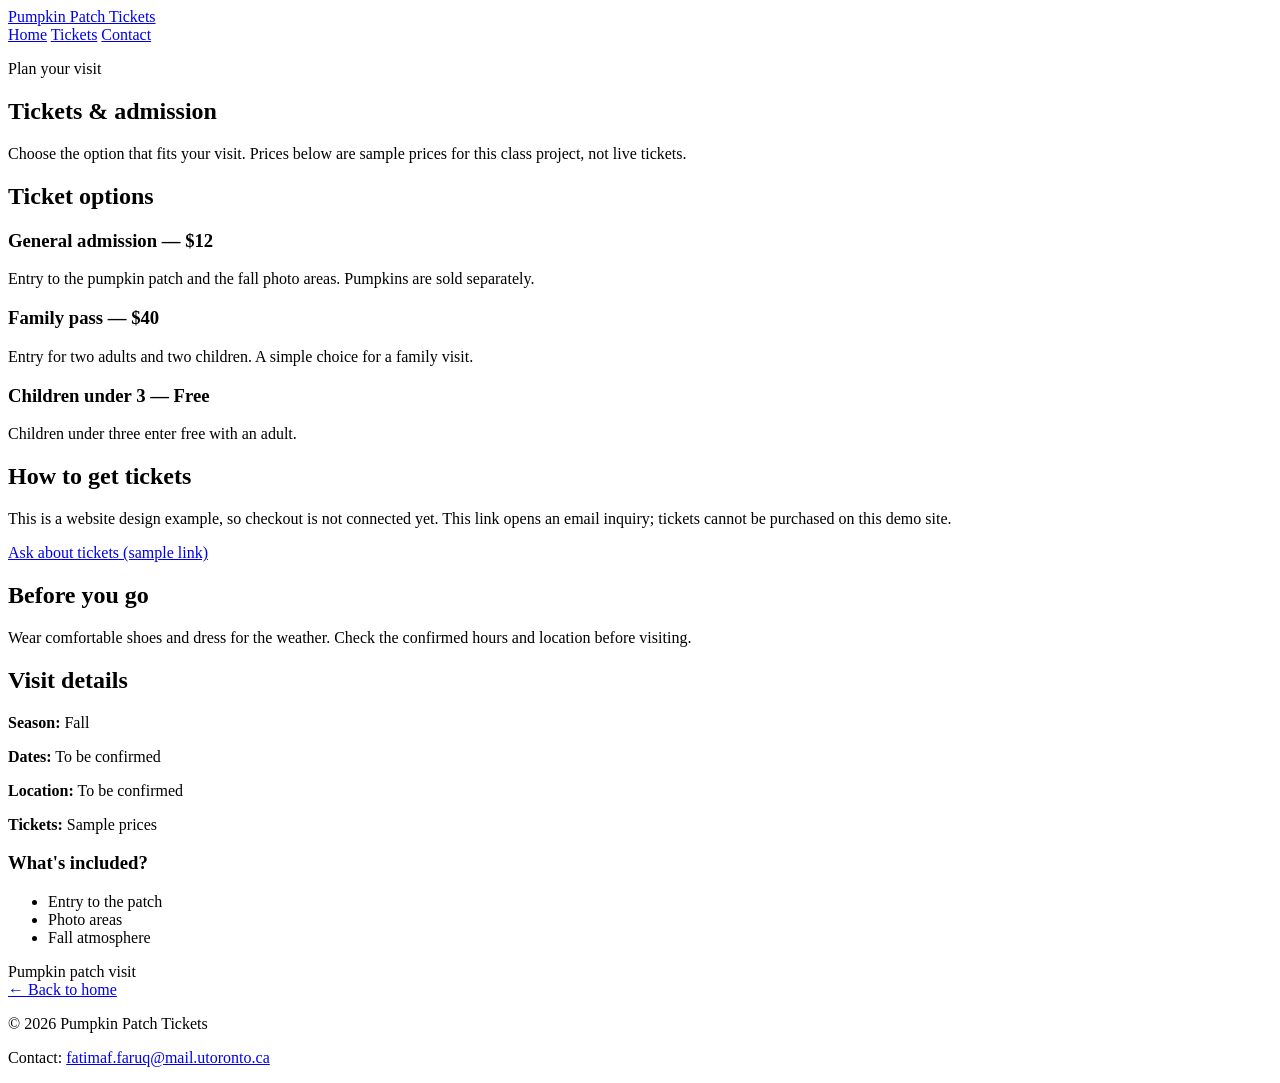
==== detail.html @ a3bba529 "Add files via upload" ====
<!DOCTYPE html>
<html lang="en">
<head>
  <meta charset="UTF-8">
  <meta name="viewport" content="width=device-width, initial-scale=1.0">
  <title>Tickets | Pumpkin Patch Tickets</title>
  <link rel="stylesheet" href="css/style.css">
</head>
<body>
<header class="site-header">
  <a class="brand" href="index.html">Pumpkin Patch Tickets</a>
  <nav>
    <a href="index.html">Home</a>
    <a href="detail.html">Tickets</a>
    <a href="#contact">Contact</a>
  </nav>
</header>
<main class="detail-layout">
  <section class="detail-hero">
    <p class="small-label">Plan your visit</p>
    <h1>Tickets &amp; admission</h1>
    <p>Choose the option that fits your visit. Prices below are sample prices for this class project, not live tickets.</p>
  </section>
  <section class="content-grid">
    <article class="detail-article">
      <h2>Ticket options</h2>
      <div class="ticket-option">
        <h3>General admission — $12</h3>
        <p>Entry to the pumpkin patch and the fall photo areas. Pumpkins are sold separately.</p>
      </div>
      <div class="ticket-option">
        <h3>Family pass — $40</h3>
        <p>Entry for two adults and two children. A simple choice for a family visit.</p>
      </div>
      <div class="ticket-option">
        <h3>Children under 3 — Free</h3>
        <p>Children under three enter free with an adult.</p>
      </div>
      <h2>How to get tickets</h2>
      <p>This is a website design example, so checkout is not connected yet. This link opens an email inquiry; tickets cannot be purchased on this demo site.</p>
      <a class="button" href="mailto:fatimaf.faruq@mail.utoronto.ca?subject=Pumpkin%20Patch%20Ticket%20Inquiry">Ask about tickets (sample link)</a>
      <h2>Before you go</h2>
      <p>Wear comfortable shoes and dress for the weather. Check the confirmed hours and location before visiting.</p>
    </article>
    <aside class="meta-panel">
      <h2>Visit details</h2>
      <p><strong>Season:</strong> Fall</p>
      <p><strong>Dates:</strong> To be confirmed</p>
      <p><strong>Location:</strong> To be confirmed</p>
      <p><strong>Tickets:</strong> Sample prices</p>
      <h3>What's included?</h3>
      <ul>
        <li>Entry to the patch</li>
        <li>Photo areas</li>
        <li>Fall atmosphere</li>
      </ul>
      <div class="project-image">Pumpkin patch visit</div>
      <a href="index.html">← Back to home</a>
    </aside>
  </section>
</main>
<footer class="site-footer" id="contact">
  <p>© 2026 Pumpkin Patch Tickets</p>
  <p>Contact: <a href="mailto:fatimaf.faruq@mail.utoronto.ca">fatimaf.faruq@mail.utoronto.ca</a></p>
</footer>
</body>
</html>
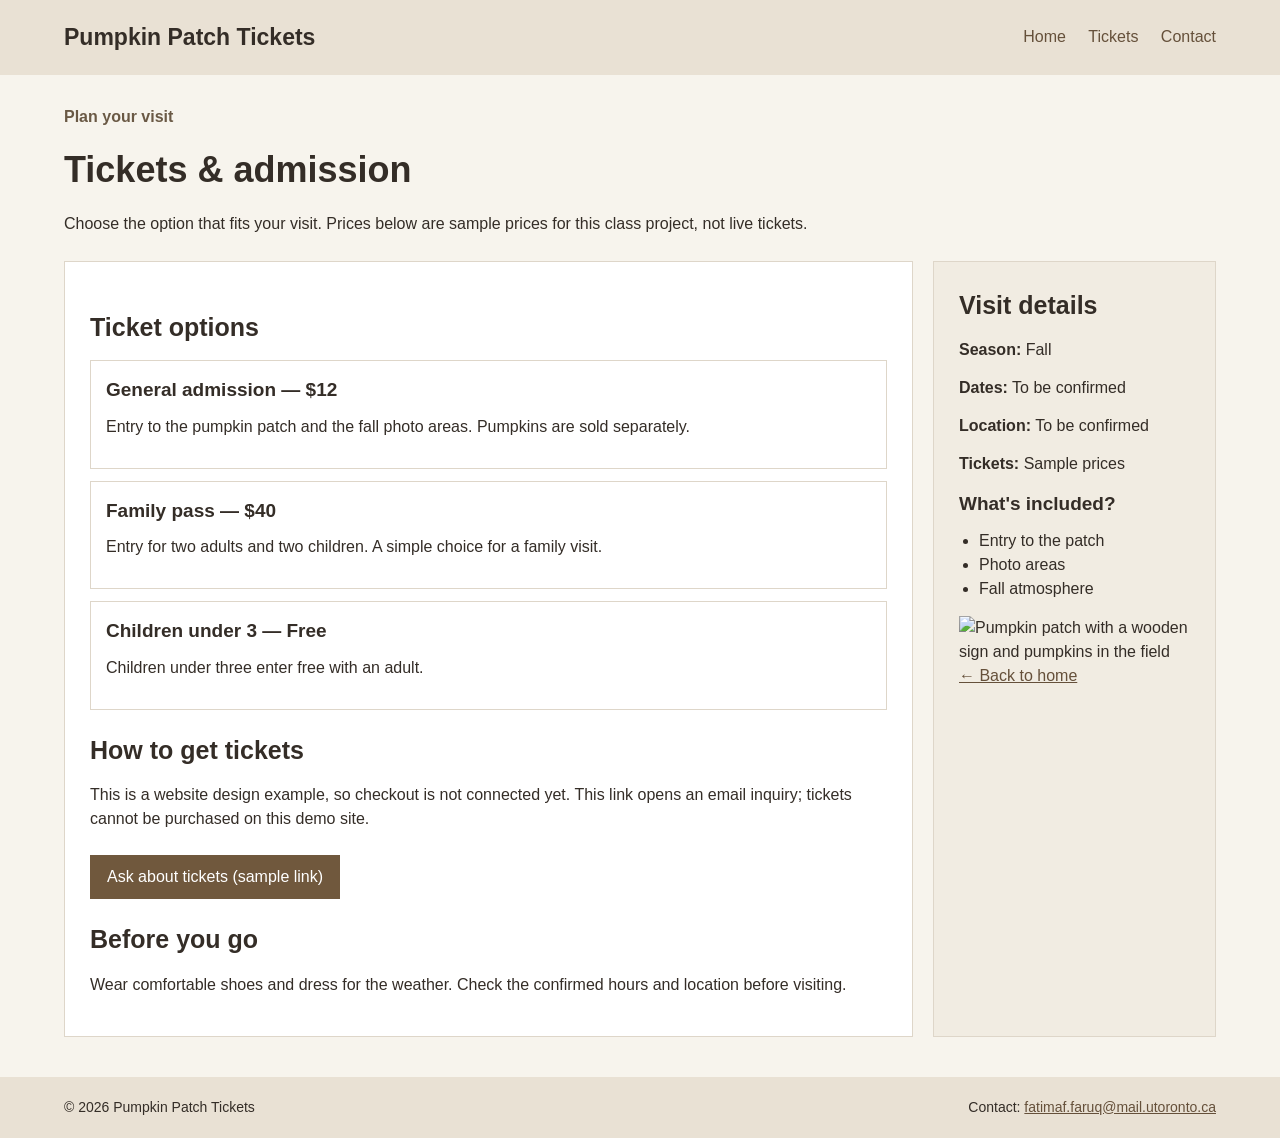
==== commit 61d79cf3: "Add files via upload" ====
--- a/detail.html
+++ b/detail.html
@@ -54,7 +54,7 @@
         <li>Photo areas</li>
         <li>Fall atmosphere</li>
       </ul>
-      <div class="project-image">Pumpkin patch visit</div>
+      <img class="detail-photo" src="assets/images/pumpkin-sign.png" alt="Pumpkin patch with a wooden sign and pumpkins in the field">
       <a href="index.html">← Back to home</a>
     </aside>
   </section>
--- a/css/style.css
+++ b/css/style.css
@@ -0,0 +1,45 @@
+/* Pumpkin Patch Tickets - Project 1 */
+* { margin: 0; padding: 0; box-sizing: border-box; }
+body { font-family: Arial, sans-serif; color: #342d27; background: #f7f4ed; line-height: 1.5; }
+a { color: #65503a; }
+.site-header, .site-footer { display: flex; justify-content: space-between; align-items: center; padding: 20px 5%; gap: 20px; background: #e9e1d4; }
+.brand { font-size: 23px; font-weight: bold; text-decoration: none; color: #342d27; }
+.site-header nav a { margin-left: 18px; text-decoration: none; }
+.site-header nav a:hover { text-decoration: underline; }
+main { width: 90%; max-width: 1200px; margin: 30px auto; }
+h1 { font-size: 36px; margin-bottom: 15px; }
+h2 { font-size: 25px; margin-bottom: 14px; }
+h3 { font-size: 19px; margin-bottom: 10px; }
+p { margin-bottom: 14px; }
+.small-label { font-weight: bold; color: #6a5945; }
+.hero-grid, .content-grid { display: grid; grid-template-columns: 1fr; gap: 20px; }
+.hero-main, .hero-side, .card, .detail-article, .meta-panel { background: white; border: 1px solid #ded6c9; padding: 25px; }
+.hero-main { background: #e9dbc7; padding: 40px 30px; }
+.hero-side, .meta-panel { background: #f1ece2; }
+.hero-side ul, .meta-panel ul { padding-left: 20px; margin-bottom: 15px; }
+.button { display: inline-block; color: white; background: #70583d; padding: 10px 17px; text-decoration: none; margin-top: 10px; }
+.button:hover { background: #533f2b; }
+.section-title { margin-top: 35px; }
+.cards-gallery { display: grid; grid-template-columns: repeat(auto-fit, minmax(280px, 1fr)); gap: 20px; }
+.card { display: flex; flex-direction: column; }
+.card .button { margin-top: auto; align-self: flex-start; }
+.card-picture { height: 155px; margin-bottom: 18px; display: flex; justify-content: center; align-items: center; font-size: 21px; font-weight: bold; }
+.picture-one { background: #e8cbaa; }
+.picture-two { background: #d9d2bf; }
+.picture-three { background: #dbc8b7; }
+.detail-hero { margin-bottom: 25px; }
+.detail-article h2 { margin-top: 22px; }
+.ticket-option { padding: 15px; border: 1px solid #ded6c9; margin-bottom: 12px; }
+.project-image { background: #dac5a9; padding: 45px 15px; text-align: center; margin: 15px 0; }
+.site-footer { margin-top: 40px; font-size: 14px; }
+.site-footer p { margin-bottom: 0; }
+@media (min-width: 768px) {
+  .hero-grid { grid-template-columns: 2fr 1fr; }
+  .content-grid { grid-template-columns: 3fr 1fr; }
+}
+@media (max-width: 767px) {
+  .site-header, .site-footer { flex-direction: column; text-align: center; }
+  .site-header nav a { margin: 0 7px; }
+  h1 { font-size: 29px; }
+  .cards-gallery { grid-template-columns: 1fr; }
+}
